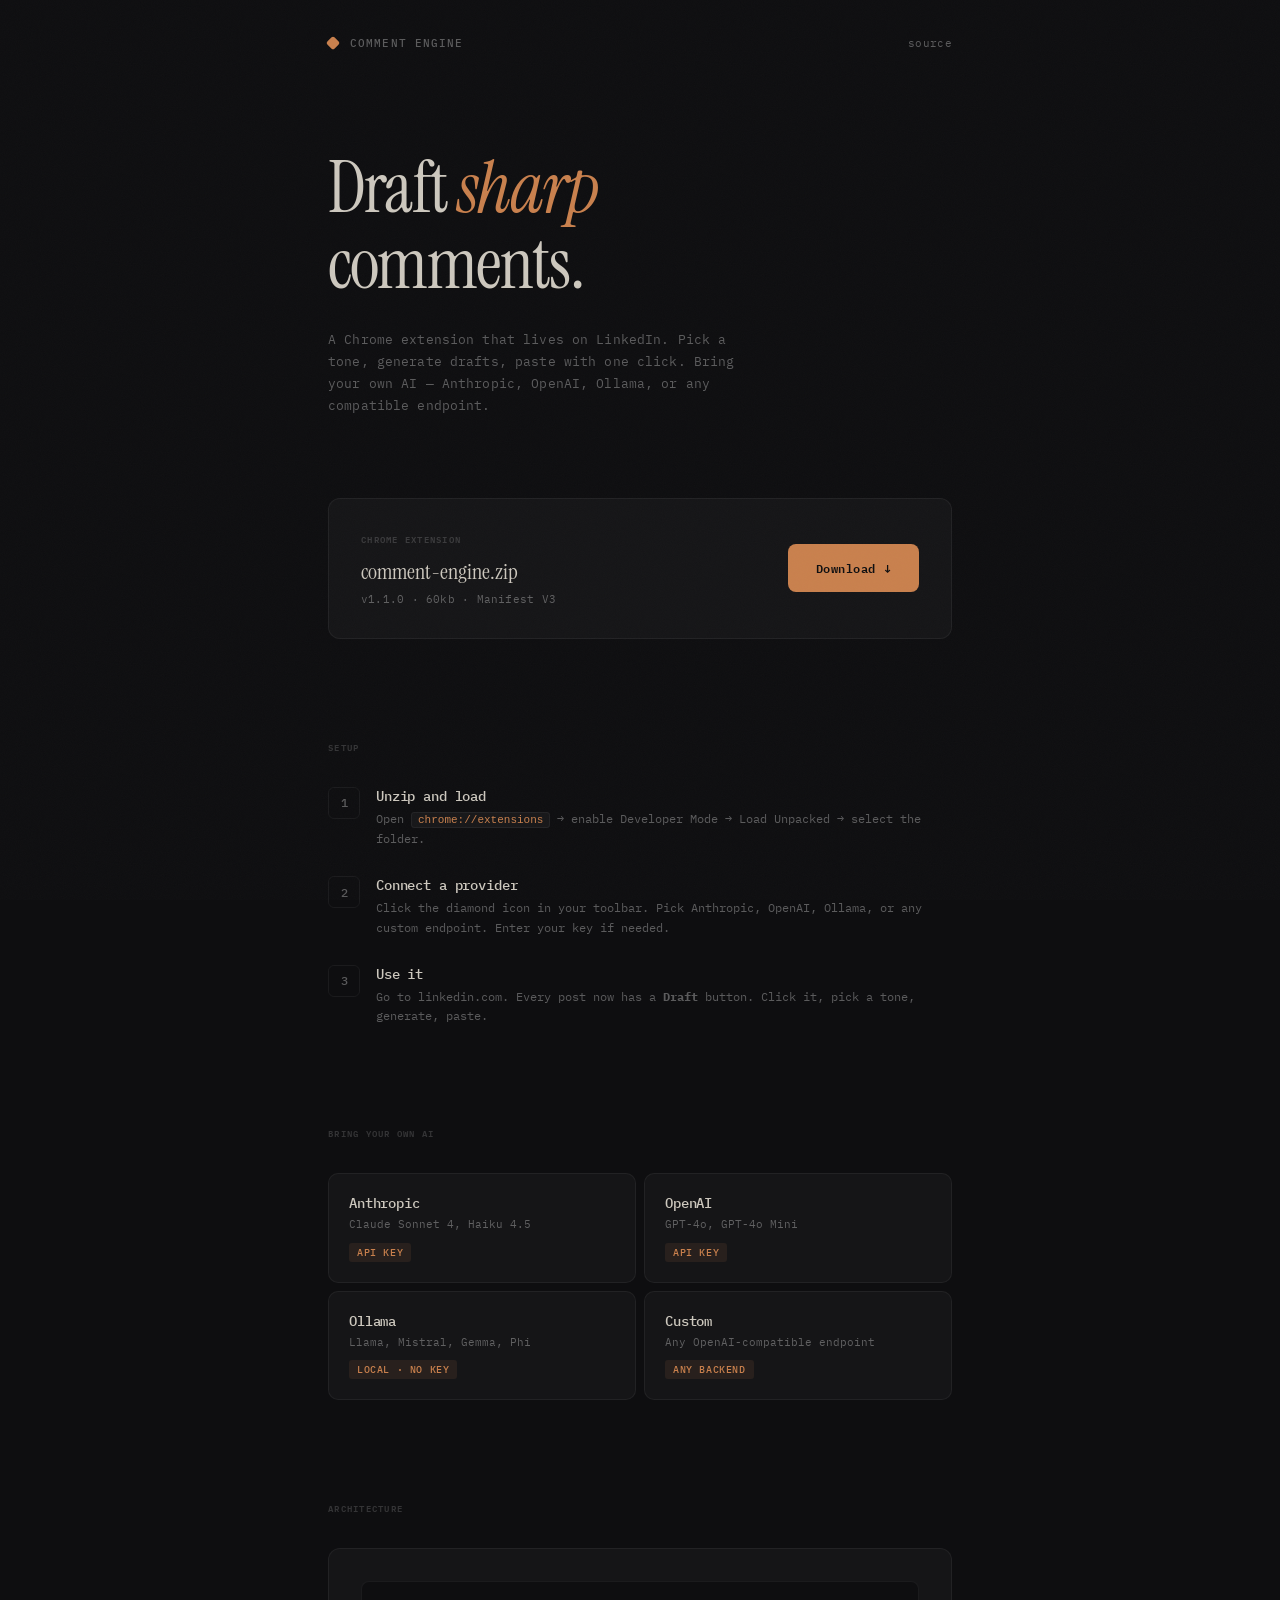
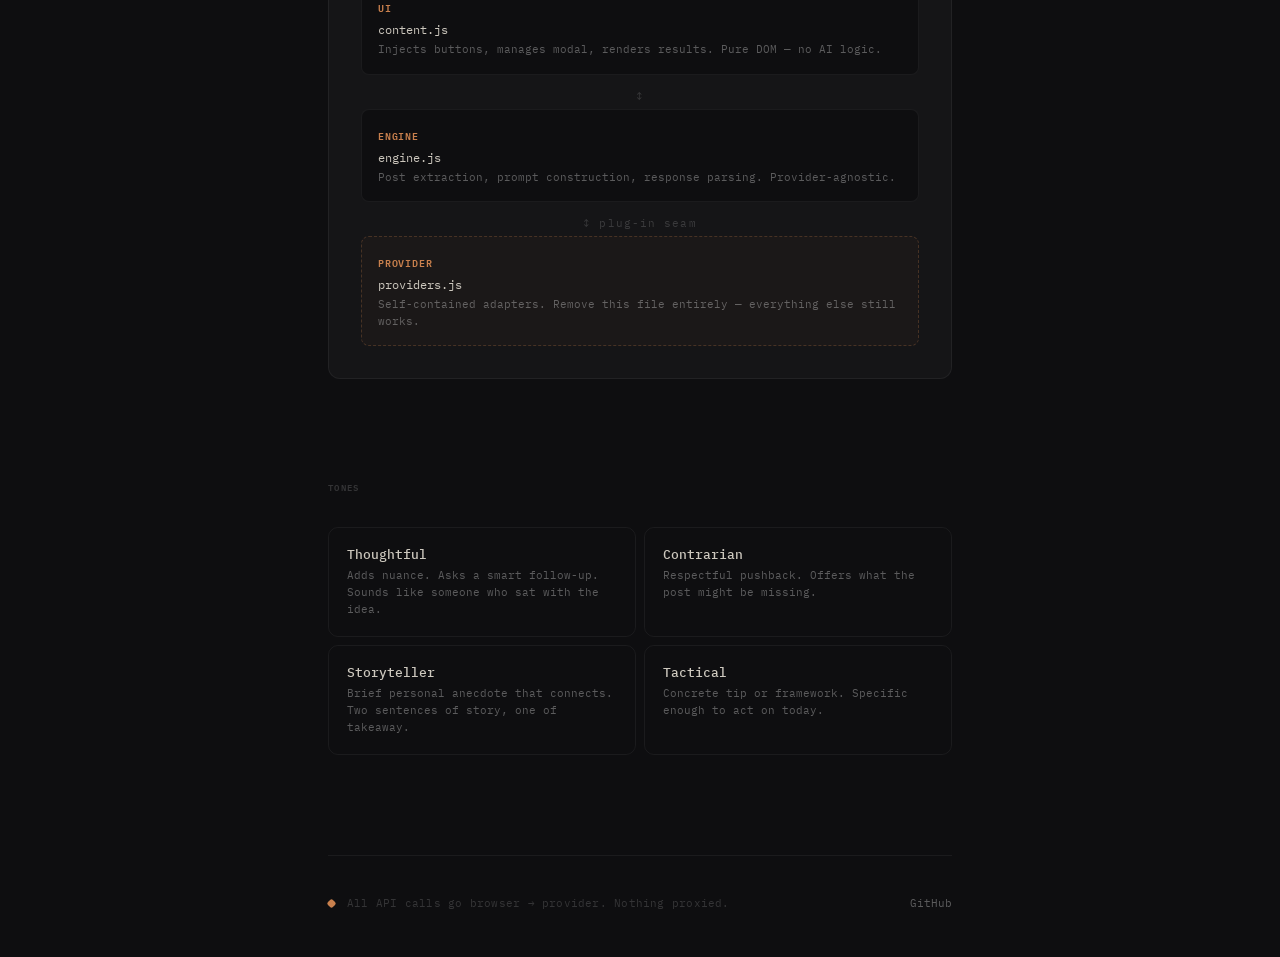
==== index.html @ d121431a "Add files via upload" ====
<!DOCTYPE html>
<html lang="en">
<head>
  <meta charset="UTF-8">
  <meta name="viewport" content="width=device-width, initial-scale=1.0">
  <title>Comment Engine</title>
  <link rel="preconnect" href="https://fonts.googleapis.com">
  <link href="https://fonts.googleapis.com/css2?family=Instrument+Serif:ital@0;1&family=IBM+Plex+Mono:wght@400;500;600&display=swap" rel="stylesheet">
  <style>
    :root {
      --bg: #0e0e10;
      --surface: #151517;
      --border: rgba(255,255,255,0.055);
      --text: #cdc8be;
      --text-dim: rgba(255,255,255,0.32);
      --text-faint: rgba(255,255,255,0.16);
      --accent: #c9804d;
      --accent-soft: rgba(201,128,77,0.1);
      --serif: 'Instrument Serif', Georgia, serif;
      --mono: 'IBM Plex Mono', 'SF Mono', Menlo, monospace;
    }

    * { margin: 0; padding: 0; box-sizing: border-box; }

    html {
      font-size: 16px;
      -webkit-font-smoothing: antialiased;
      -moz-osx-font-smoothing: grayscale;
    }

    body {
      background: var(--bg);
      color: var(--text);
      font-family: var(--mono);
      min-height: 100vh;
      overflow-x: hidden;
    }

    /* ── Grain overlay ─────────────────────────────── */
    body::before {
      content: '';
      position: fixed;
      inset: 0;
      background-image: url("data:image/svg+xml,%3Csvg viewBox='0 0 256 256' xmlns='http://www.w3.org/2000/svg'%3E%3Cfilter id='n'%3E%3CfeTurbulence type='fractalNoise' baseFrequency='0.85' numOctaves='4' stitchTiles='stitch'/%3E%3C/filter%3E%3Crect width='100%25' height='100%25' filter='url(%23n)' opacity='0.025'/%3E%3C/svg%3E");
      background-size: 200px;
      pointer-events: none;
      z-index: 9999;
    }

    /* ── Layout ─────────────────────────────────────── */
    .page {
      max-width: 680px;
      margin: 0 auto;
      padding: 0 28px;
    }

    /* ── Nav ────────────────────────────────────────── */
    nav {
      padding: 36px 0 0;
      display: flex;
      align-items: center;
      gap: 12px;
      margin-bottom: 100px;
      opacity: 0;
      animation: fadeUp 0.6s ease forwards;
    }

    .nav-mark {
      width: 10px;
      height: 10px;
      background: var(--accent);
      border-radius: 2px;
      transform: rotate(45deg);
      flex-shrink: 0;
    }

    nav span {
      font-size: 11px;
      font-weight: 500;
      letter-spacing: 0.1em;
      text-transform: uppercase;
      color: var(--text-dim);
    }

    nav a {
      margin-left: auto;
      font-size: 11px;
      color: var(--text-dim);
      text-decoration: none;
      letter-spacing: 0.03em;
      transition: color 0.2s;
    }

    nav a:hover { color: var(--accent); }

    /* ── Hero ───────────────────────────────────────── */
    .hero {
      margin-bottom: 80px;
      opacity: 0;
      animation: fadeUp 0.7s ease 0.1s forwards;
    }

    .hero h1 {
      font-family: var(--serif);
      font-weight: 400;
      font-size: clamp(48px, 8vw, 72px);
      line-height: 1.05;
      letter-spacing: -0.025em;
      color: var(--text);
      margin-bottom: 28px;
    }

    .hero h1 em {
      color: var(--accent);
      font-style: italic;
    }

    .hero-sub {
      font-size: 13px;
      line-height: 1.7;
      color: var(--text-dim);
      max-width: 440px;
      letter-spacing: 0.01em;
    }

    /* ── Download block ────────────────────────────── */
    .download {
      margin-bottom: 100px;
      opacity: 0;
      animation: fadeUp 0.7s ease 0.2s forwards;
    }

    .download-card {
      border: 1px solid var(--border);
      border-radius: 12px;
      padding: 32px;
      background: var(--surface);
      display: flex;
      align-items: center;
      gap: 28px;
    }

    .download-left { flex: 1; }

    .download-label {
      font-size: 9px;
      font-weight: 600;
      text-transform: uppercase;
      letter-spacing: 0.14em;
      color: var(--text-faint);
      margin-bottom: 10px;
    }

    .download-title {
      font-family: var(--serif);
      font-size: 22px;
      font-weight: 400;
      color: var(--text);
      margin-bottom: 6px;
    }

    .download-meta {
      font-size: 11px;
      color: var(--text-dim);
      letter-spacing: 0.02em;
    }

    .download-btn {
      display: inline-flex;
      align-items: center;
      gap: 8px;
      padding: 14px 28px;
      background: var(--accent);
      color: #0e0e10;
      border: none;
      border-radius: 8px;
      font-family: var(--mono);
      font-size: 12px;
      font-weight: 600;
      letter-spacing: 0.04em;
      text-decoration: none;
      cursor: pointer;
      transition: opacity 0.15s, transform 0.15s;
      white-space: nowrap;
      flex-shrink: 0;
    }

    .download-btn:hover {
      opacity: 0.88;
      transform: translateY(-1px);
    }

    .download-btn:active { transform: translateY(0); }

    .download-arrow {
      display: inline-block;
      transition: transform 0.2s;
    }

    .download-btn:hover .download-arrow {
      transform: translateY(2px);
    }

    /* ── Steps ──────────────────────────────────────── */
    .steps {
      margin-bottom: 100px;
      opacity: 0;
      animation: fadeUp 0.7s ease 0.3s forwards;
    }

    .section-label {
      font-size: 9px;
      font-weight: 600;
      text-transform: uppercase;
      letter-spacing: 0.14em;
      color: var(--text-faint);
      margin-bottom: 32px;
    }

    .step {
      display: grid;
      grid-template-columns: 32px 1fr;
      gap: 16px;
      margin-bottom: 28px;
      align-items: start;
    }

    .step:last-child { margin-bottom: 0; }

    .step-num {
      width: 32px;
      height: 32px;
      border: 1px solid var(--border);
      border-radius: 6px;
      display: flex;
      align-items: center;
      justify-content: center;
      font-size: 12px;
      font-weight: 500;
      color: var(--text-dim);
      flex-shrink: 0;
    }

    .step-content h3 {
      font-size: 14px;
      font-weight: 500;
      color: var(--text);
      margin-bottom: 4px;
      letter-spacing: -0.01em;
    }

    .step-content p {
      font-size: 12px;
      line-height: 1.6;
      color: var(--text-dim);
    }

    .step-content code {
      background: rgba(255,255,255,0.04);
      border: 1px solid var(--border);
      padding: 1px 6px;
      border-radius: 3px;
      font-size: 11px;
      color: var(--accent);
    }

    /* ── Provider grid ─────────────────────────────── */
    .providers {
      margin-bottom: 100px;
      opacity: 0;
      animation: fadeUp 0.7s ease 0.35s forwards;
    }

    .provider-grid {
      display: grid;
      grid-template-columns: 1fr 1fr;
      gap: 8px;
    }

    .prov-card {
      padding: 20px;
      border: 1px solid var(--border);
      border-radius: 10px;
      background: var(--surface);
      transition: border-color 0.2s;
    }

    .prov-card:hover { border-color: rgba(255,255,255,0.1); }

    .prov-name {
      font-size: 14px;
      font-weight: 500;
      color: var(--text);
      margin-bottom: 4px;
      letter-spacing: -0.01em;
    }

    .prov-detail {
      font-size: 11px;
      color: var(--text-dim);
      line-height: 1.5;
    }

    .prov-tag {
      display: inline-block;
      margin-top: 10px;
      font-size: 10px;
      font-weight: 500;
      letter-spacing: 0.06em;
      text-transform: uppercase;
      color: var(--accent);
      background: var(--accent-soft);
      padding: 3px 8px;
      border-radius: 3px;
    }

    /* ── Architecture ──────────────────────────────── */
    .arch {
      margin-bottom: 100px;
      opacity: 0;
      animation: fadeUp 0.7s ease 0.4s forwards;
    }

    .arch-diagram {
      border: 1px solid var(--border);
      border-radius: 12px;
      padding: 32px;
      background: var(--surface);
    }

    .arch-row {
      display: flex;
      align-items: stretch;
      gap: 8px;
      margin-bottom: 8px;
    }

    .arch-row:last-child { margin-bottom: 0; }

    .arch-block {
      flex: 1;
      padding: 16px;
      border: 1px solid var(--border);
      border-radius: 8px;
      background: var(--bg);
    }

    .arch-block-label {
      font-size: 10px;
      font-weight: 600;
      letter-spacing: 0.08em;
      text-transform: uppercase;
      color: var(--accent);
      margin-bottom: 6px;
    }

    .arch-block-file {
      font-size: 12px;
      color: var(--text);
      margin-bottom: 4px;
    }

    .arch-block-desc {
      font-size: 11px;
      color: var(--text-dim);
      line-height: 1.5;
    }

    .arch-block.plug {
      border-style: dashed;
      border-color: rgba(201,128,77,0.25);
      background: rgba(201,128,77,0.03);
    }

    .arch-connector {
      text-align: center;
      padding: 6px 0;
      font-size: 11px;
      color: var(--text-faint);
      letter-spacing: 0.1em;
    }

    /* ── Tones ─────────────────────────────────────── */
    .tones {
      margin-bottom: 100px;
      opacity: 0;
      animation: fadeUp 0.7s ease 0.42s forwards;
    }

    .tone-list {
      display: grid;
      grid-template-columns: 1fr 1fr;
      gap: 8px;
    }

    .tone-item {
      padding: 18px;
      border: 1px solid var(--border);
      border-radius: 10px;
    }

    .tone-name {
      font-size: 13px;
      font-weight: 500;
      color: var(--text);
      margin-bottom: 4px;
    }

    .tone-desc {
      font-size: 11px;
      color: var(--text-dim);
      line-height: 1.55;
    }

    /* ── Footer ────────────────────────────────────── */
    footer {
      padding: 40px 0 48px;
      border-top: 1px solid var(--border);
      display: flex;
      align-items: center;
      gap: 12px;
      opacity: 0;
      animation: fadeUp 0.7s ease 0.5s forwards;
    }

    footer .nav-mark {
      width: 7px;
      height: 7px;
    }

    footer span {
      font-size: 11px;
      color: var(--text-faint);
      letter-spacing: 0.02em;
    }

    footer a {
      margin-left: auto;
      font-size: 11px;
      color: var(--text-dim);
      text-decoration: none;
      transition: color 0.2s;
    }

    footer a:hover { color: var(--accent); }

    /* ── Animation ─────────────────────────────────── */
    @keyframes fadeUp {
      from {
        opacity: 0;
        transform: translateY(16px);
      }
      to {
        opacity: 1;
        transform: translateY(0);
      }
    }

    /* ── Responsive ────────────────────────────────── */
    @media (max-width: 600px) {
      .page { padding: 0 20px; }
      nav { margin-bottom: 64px; }
      .hero { margin-bottom: 56px; }
      .download-card {
        flex-direction: column;
        align-items: stretch;
        gap: 20px;
      }
      .download-btn { text-align: center; justify-content: center; }
      .provider-grid, .tone-list { grid-template-columns: 1fr; }
      .arch-row { flex-direction: column; }
      .hero h1 { font-size: 40px; }
    }
  </style>
</head>
<body>
  <div class="page">

    <!-- Nav -->
    <nav>
      <div class="nav-mark"></div>
      <span>Comment Engine</span>
      <a href="https://github.com">source</a>
    </nav>

    <!-- Hero -->
    <div class="hero">
      <h1>Draft <em>sharp</em><br>comments.</h1>
      <p class="hero-sub">
        A Chrome extension that lives on LinkedIn. Pick a tone,
        generate drafts, paste with one click. Bring your own AI —
        Anthropic, OpenAI, Ollama, or any compatible endpoint.
      </p>
    </div>

    <!-- Download -->
    <div class="download">
      <div class="download-card">
        <div class="download-left">
          <div class="download-label">Chrome Extension</div>
          <div class="download-title">comment-engine.zip</div>
          <div class="download-meta">v1.1.0 · 60kb · Manifest V3</div>
        </div>
        <a class="download-btn" href="comment-engine.zip" download>
          Download <span class="download-arrow">↓</span>
        </a>
      </div>
    </div>

    <!-- Setup steps -->
    <div class="steps">
      <div class="section-label">Setup</div>

      <div class="step">
        <div class="step-num">1</div>
        <div class="step-content">
          <h3>Unzip and load</h3>
          <p>Open <code>chrome://extensions</code> → enable Developer Mode → Load Unpacked → select the folder.</p>
        </div>
      </div>

      <div class="step">
        <div class="step-num">2</div>
        <div class="step-content">
          <h3>Connect a provider</h3>
          <p>Click the diamond icon in your toolbar. Pick Anthropic, OpenAI, Ollama, or any custom endpoint. Enter your key if needed.</p>
        </div>
      </div>

      <div class="step">
        <div class="step-num">3</div>
        <div class="step-content">
          <h3>Use it</h3>
          <p>Go to linkedin.com. Every post now has a <strong>Draft</strong> button. Click it, pick a tone, generate, paste.</p>
        </div>
      </div>
    </div>

    <!-- Providers -->
    <div class="providers">
      <div class="section-label">Bring Your Own AI</div>
      <div class="provider-grid">
        <div class="prov-card">
          <div class="prov-name">Anthropic</div>
          <div class="prov-detail">Claude Sonnet 4, Haiku 4.5</div>
          <div class="prov-tag">API key</div>
        </div>
        <div class="prov-card">
          <div class="prov-name">OpenAI</div>
          <div class="prov-detail">GPT-4o, GPT-4o Mini</div>
          <div class="prov-tag">API key</div>
        </div>
        <div class="prov-card">
          <div class="prov-name">Ollama</div>
          <div class="prov-detail">Llama, Mistral, Gemma, Phi</div>
          <div class="prov-tag">Local · no key</div>
        </div>
        <div class="prov-card">
          <div class="prov-name">Custom</div>
          <div class="prov-detail">Any OpenAI-compatible endpoint</div>
          <div class="prov-tag">Any backend</div>
        </div>
      </div>
    </div>

    <!-- Architecture -->
    <div class="arch">
      <div class="section-label">Architecture</div>
      <div class="arch-diagram">
        <div class="arch-row">
          <div class="arch-block">
            <div class="arch-block-label">UI</div>
            <div class="arch-block-file">content.js</div>
            <div class="arch-block-desc">Injects buttons, manages modal, renders results. Pure DOM — no AI logic.</div>
          </div>
        </div>
        <div class="arch-connector">↕</div>
        <div class="arch-row">
          <div class="arch-block">
            <div class="arch-block-label">Engine</div>
            <div class="arch-block-file">engine.js</div>
            <div class="arch-block-desc">Post extraction, prompt construction, response parsing. Provider-agnostic.</div>
          </div>
        </div>
        <div class="arch-connector">↕ plug-in seam</div>
        <div class="arch-row">
          <div class="arch-block plug">
            <div class="arch-block-label">Provider</div>
            <div class="arch-block-file">providers.js</div>
            <div class="arch-block-desc">Self-contained adapters. Remove this file entirely — everything else still works.</div>
          </div>
        </div>
      </div>
    </div>

    <!-- Tones -->
    <div class="tones">
      <div class="section-label">Tones</div>
      <div class="tone-list">
        <div class="tone-item">
          <div class="tone-name">Thoughtful</div>
          <div class="tone-desc">Adds nuance. Asks a smart follow-up. Sounds like someone who sat with the idea.</div>
        </div>
        <div class="tone-item">
          <div class="tone-name">Contrarian</div>
          <div class="tone-desc">Respectful pushback. Offers what the post might be missing.</div>
        </div>
        <div class="tone-item">
          <div class="tone-name">Storyteller</div>
          <div class="tone-desc">Brief personal anecdote that connects. Two sentences of story, one of takeaway.</div>
        </div>
        <div class="tone-item">
          <div class="tone-name">Tactical</div>
          <div class="tone-desc">Concrete tip or framework. Specific enough to act on today.</div>
        </div>
      </div>
    </div>

    <!-- Footer -->
    <footer>
      <div class="nav-mark"></div>
      <span>All API calls go browser → provider. Nothing proxied.</span>
      <a href="https://github.com">GitHub</a>
    </footer>

  </div>
</body>
</html>
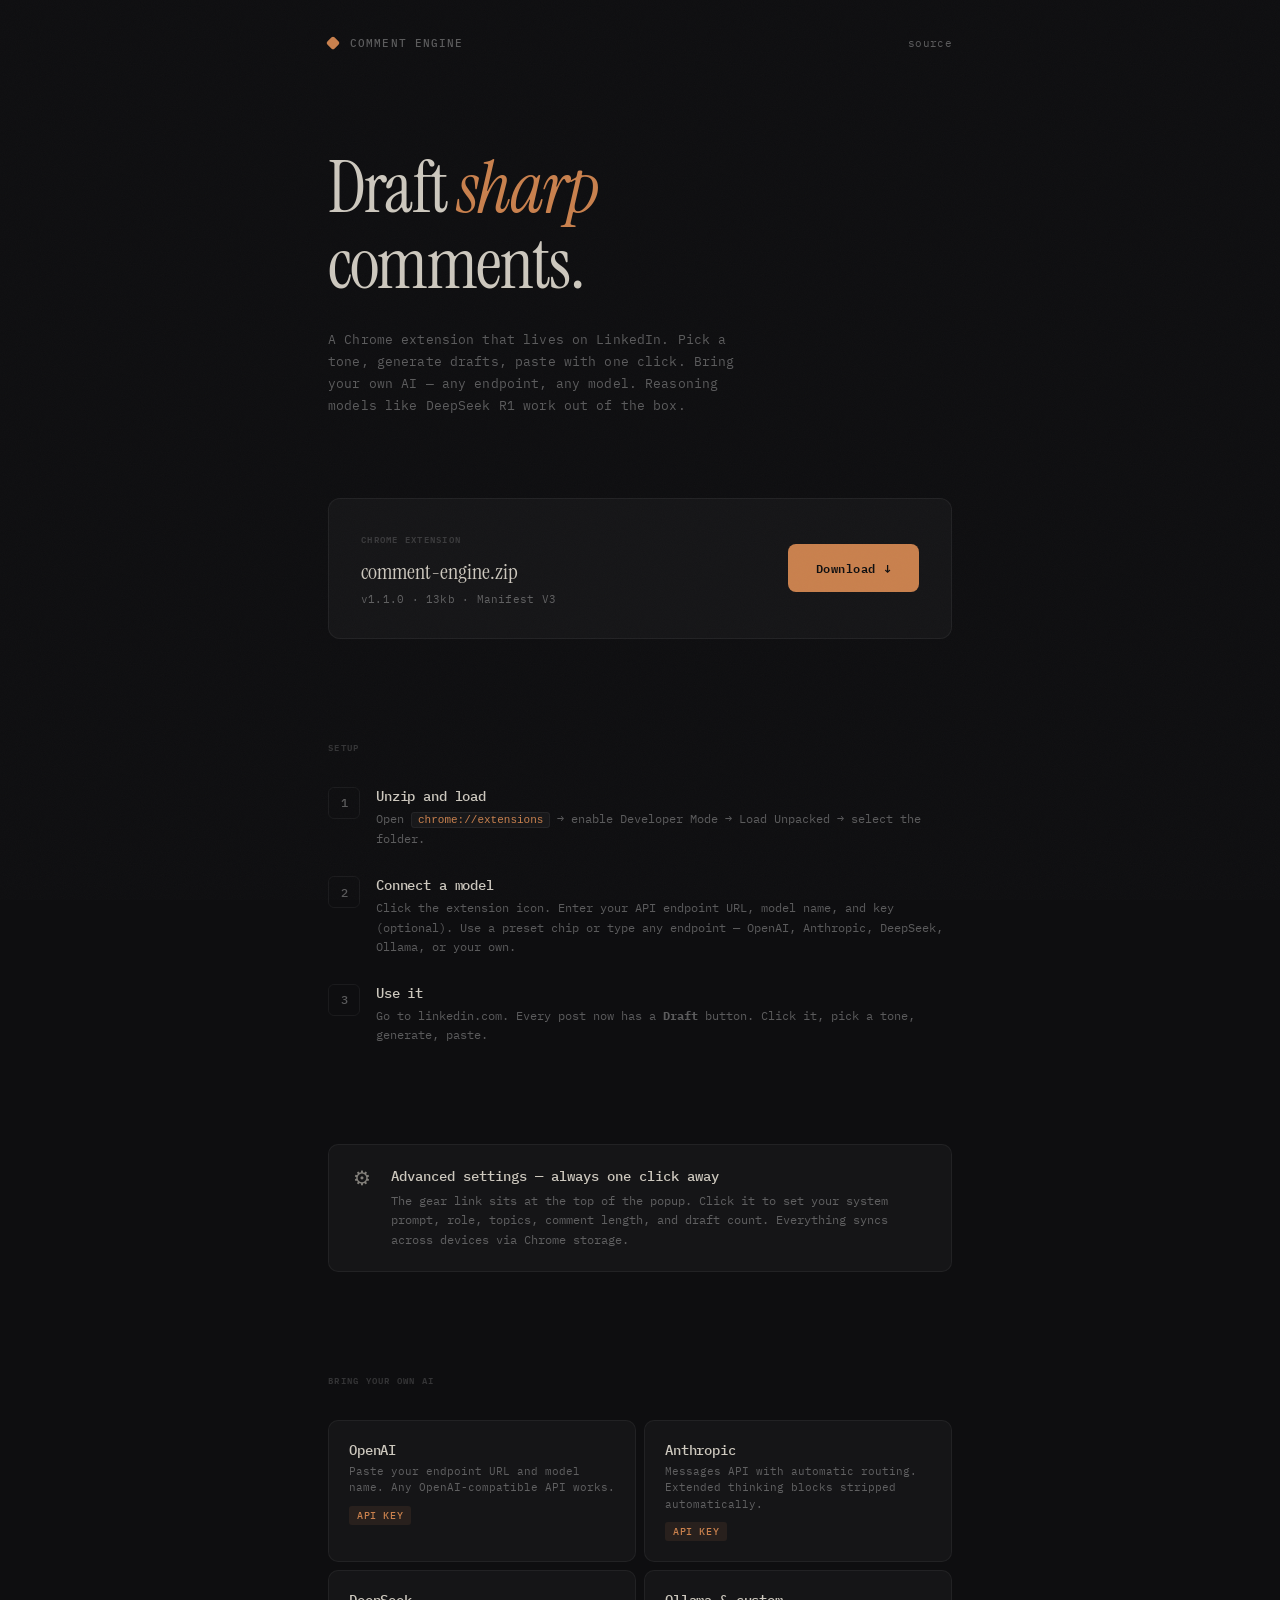
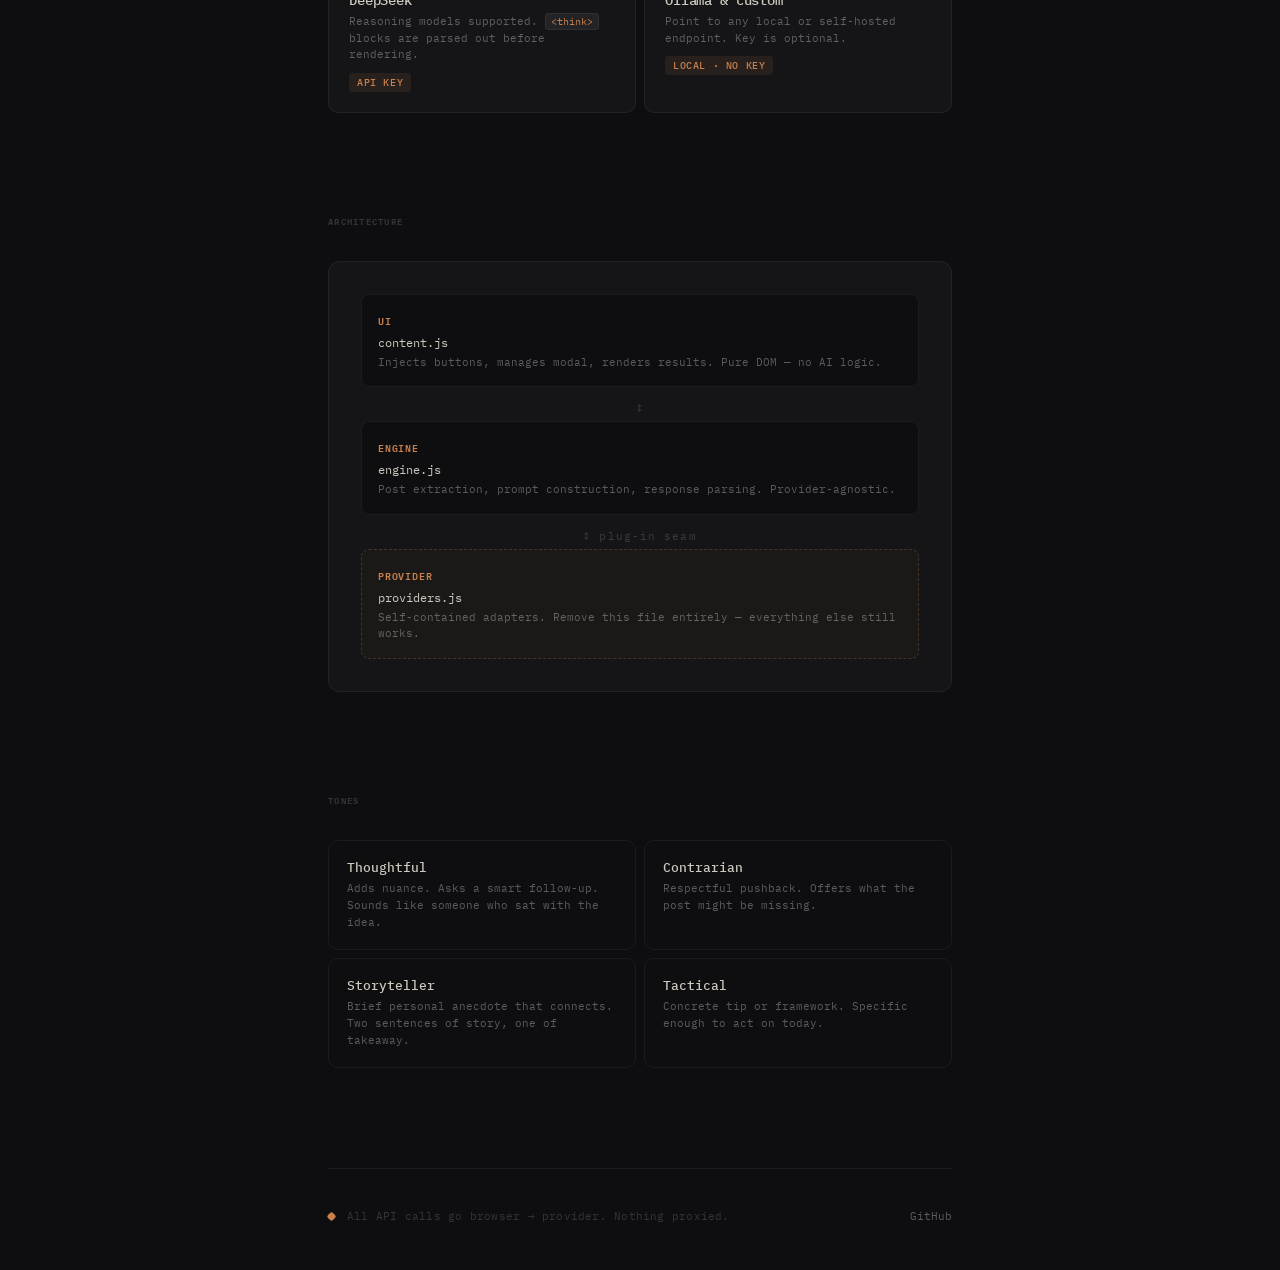
==== commit f22f2bab: "Update landing page for new extension + fix zip download - Hero copy: mentions DeepSeek R1 / reasoni" ====
--- a/index.html
+++ b/index.html
@@ -301,6 +301,54 @@
       line-height: 1.5;
     }
 
+    .prov-detail code {
+      background: rgba(255,255,255,0.06);
+      border: 1px solid var(--border);
+      padding: 1px 5px;
+      border-radius: 3px;
+      font-size: 10px;
+      color: var(--accent);
+      font-family: var(--mono);
+    }
+
+    /* ── Advanced callout ──────────────────────────── */
+    .adv-callout {
+      margin-bottom: 100px;
+      opacity: 0;
+      animation: fadeUp 0.7s ease 0.32s forwards;
+    }
+
+    .adv-card {
+      border: 1px solid var(--border);
+      border-radius: 10px;
+      padding: 22px 24px;
+      background: var(--surface);
+      display: flex;
+      align-items: flex-start;
+      gap: 20px;
+    }
+
+    .adv-icon {
+      font-size: 20px;
+      line-height: 1;
+      flex-shrink: 0;
+      margin-top: 1px;
+      opacity: 0.6;
+    }
+
+    .adv-body h3 {
+      font-size: 14px;
+      font-weight: 500;
+      color: var(--text);
+      margin-bottom: 6px;
+    }
+
+    .adv-body p {
+      font-size: 12px;
+      line-height: 1.6;
+      color: var(--text-dim);
+    }
+
     .prov-tag {
       display: inline-block;
       margin-top: 10px;
@@ -489,7 +537,8 @@
       <p class="hero-sub">
         A Chrome extension that lives on LinkedIn. Pick a tone,
         generate drafts, paste with one click. Bring your own AI —
-        Anthropic, OpenAI, Ollama, or any compatible endpoint.
+        any endpoint, any model. Reasoning models like DeepSeek R1
+        work out of the box.
       </p>
     </div>
 
@@ -499,7 +548,7 @@
         <div class="download-left">
           <div class="download-label">Chrome Extension</div>
           <div class="download-title">comment-engine.zip</div>
-          <div class="download-meta">v1.1.0 · 60kb · Manifest V3</div>
+          <div class="download-meta">v1.1.0 · 13kb · Manifest V3</div>
         </div>
         <a class="download-btn" href="comment-engine.zip" download>
           Download <span class="download-arrow">↓</span>
@@ -522,8 +571,8 @@
       <div class="step">
         <div class="step-num">2</div>
         <div class="step-content">
-          <h3>Connect a provider</h3>
-          <p>Click the diamond icon in your toolbar. Pick Anthropic, OpenAI, Ollama, or any custom endpoint. Enter your key if needed.</p>
+          <h3>Connect a model</h3>
+          <p>Click the extension icon. Enter your API endpoint URL, model name, and key (optional). Use a preset chip or type any endpoint — OpenAI, Anthropic, DeepSeek, Ollama, or your own.</p>
         </div>
       </div>
 
@@ -536,29 +585,44 @@
       </div>
     </div>
 
+    <!-- Advanced settings callout -->
+    <div class="adv-callout">
+      <div class="adv-card">
+        <div class="adv-icon">⚙</div>
+        <div class="adv-body">
+          <h3>Advanced settings — always one click away</h3>
+          <p>
+            The gear link sits at the top of the popup. Click it to set your system prompt,
+            role, topics, comment length, and draft count. Everything syncs across
+            devices via Chrome storage.
+          </p>
+        </div>
+      </div>
+    </div>
+
     <!-- Providers -->
     <div class="providers">
       <div class="section-label">Bring Your Own AI</div>
       <div class="provider-grid">
         <div class="prov-card">
+          <div class="prov-name">OpenAI</div>
+          <div class="prov-detail">Paste your endpoint URL and model name. Any OpenAI-compatible API works.</div>
+          <div class="prov-tag">API key</div>
+        </div>
+        <div class="prov-card">
           <div class="prov-name">Anthropic</div>
-          <div class="prov-detail">Claude Sonnet 4, Haiku 4.5</div>
+          <div class="prov-detail">Messages API with automatic routing. Extended thinking blocks stripped automatically.</div>
           <div class="prov-tag">API key</div>
         </div>
         <div class="prov-card">
-          <div class="prov-name">OpenAI</div>
-          <div class="prov-detail">GPT-4o, GPT-4o Mini</div>
+          <div class="prov-name">DeepSeek</div>
+          <div class="prov-detail">Reasoning models supported. <code>&lt;think&gt;</code> blocks are parsed out before rendering.</div>
           <div class="prov-tag">API key</div>
         </div>
         <div class="prov-card">
-          <div class="prov-name">Ollama</div>
-          <div class="prov-detail">Llama, Mistral, Gemma, Phi</div>
+          <div class="prov-name">Ollama &amp; custom</div>
+          <div class="prov-detail">Point to any local or self-hosted endpoint. Key is optional.</div>
           <div class="prov-tag">Local · no key</div>
-        </div>
-        <div class="prov-card">
-          <div class="prov-name">Custom</div>
-          <div class="prov-detail">Any OpenAI-compatible endpoint</div>
-          <div class="prov-tag">Any backend</div>
         </div>
       </div>
     </div>
